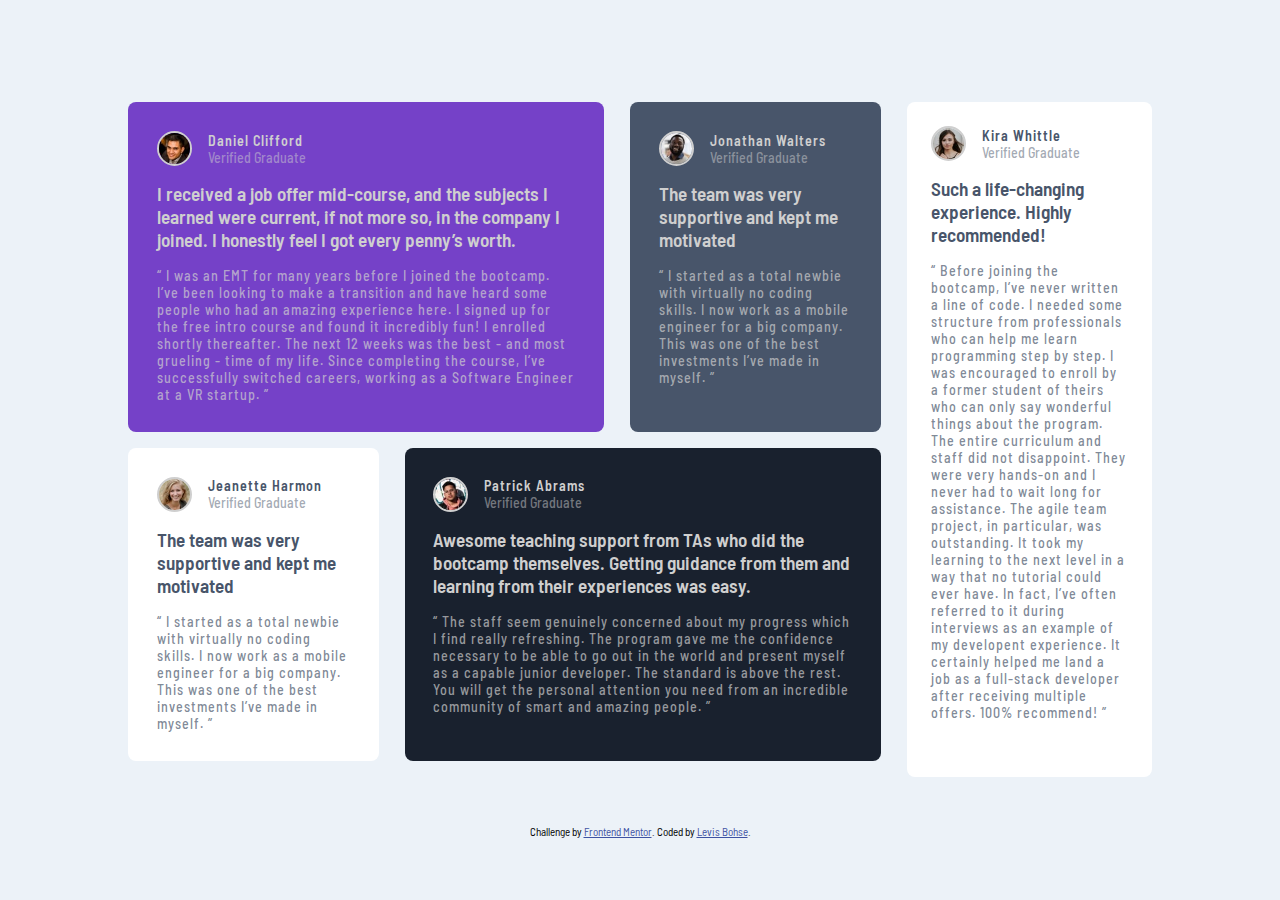
==== index.html @ d107ecc6 "Add files via upload" ====
<!DOCTYPE html>
<html lang="en">
<head>
  <meta charset="UTF-8">
  <meta name="viewport" content="width=device-width, initial-scale=1.0"> <!-- displays site properly based on user's device -->

  <link rel="icon" type="image/png" sizes="32x32" href="./images/favicon-32x32.png">
  <link rel="stylesheet" href="style.css">
  <link rel="preconnect" href="https://fonts.googleapis.com">
  <link rel="preconnect" href="https://fonts.gstatic.com" crossorigin>
  <link href="https://fonts.googleapis.com/css2?family=Barlow+Semi+Condensed:wght@500;600&display=swap" rel="stylesheet">
  
  <title>Frontend Mentor | [Challenge Name Here]</title>

</head>
<body>

  <main>
    <div class="container">
      <div class="column1">
        <div class="col1">
          <div class="user-info">
            <div class="user1">
              <img src="images/image-daniel.jpg" alt="Daniel">
              <p>Daniel Clifford <span>Verified Graduate</span></p>
            </div>
            
          
            <div class="user-story">
              <h4>I received a job offer mid-course, and the subjects I learned were current, if not more so, 
                  in the company I joined. I honestly feel I got every penny’s worth.</h4>
              <p>“ I was an EMT for many years before I joined the bootcamp. I’ve been looking to make a 
                  transition and have heard some people who had an amazing experience here. I signed up 
                  for the free intro course and found it incredibly fun! I enrolled shortly thereafter. 
                  The next 12 weeks was the best - and most grueling - time of my life. Since completing 
                  the course, I’ve successfully switched careers, working as a Software Engineer at a VR startup. ”</p>
            </div>

          </div>

          

          <div class="user-info">
            <div class="user1">
              <img src="images/image-jonathan.jpg" alt="Jonathan">
              <p> Jonathan Walters <span>Verified Graduate</span></p>
            </div>

            <div class="user-story">
              <h4>The team was very supportive and kept me motivated</h4>
              <p>“ I started as a total newbie with virtually no coding skills. I now work as a mobile engineer 
                for a big company. This was one of the best investments I’ve made in myself.  ”</p>
            </div>
            
          </div>

          

        </div>
        <div class="col2">

          <div class="user-info">
            <div class="user1">
              <img src="images/image-jeanette.jpg" alt="Jeanette">
              <p>Jeanette Harmon<span>Verified Graduate</span></p>
            </div>
            
            <div class="user-story">
              <h4>The team was very supportive and kept me motivated</h4>
              <p>“ I started as a total newbie with virtually no coding skills. I now work as a mobile engineer 
                for a big company. This was one of the best investments I’ve made in myself.  ”</p>
            </div>
            
          </div>

          

          <div class="user-info">
            <div class="user1">
              <img src="images/image-patrick.jpg" alt="Patrick">
              <p id="user-col2"> Patrick Abrams<span>Verified Graduate</span></p>
            </div>
            
            <div class="user-story">
              <h4> Awesome teaching support from TAs who did the bootcamp themselves. Getting guidance from them and 
                learning from their experiences was easy.</h4>
              <p>“ The staff seem genuinely concerned about my progress which I find really refreshing. The program 
                gave me the confidence necessary to be able to go out in the world and present myself as a capable 
                junior developer. The standard is above the rest. You will get the personal attention you need from 
                an incredible community of smart and amazing people. ”</p>
            </div>

          </div>

          

        </div>
      </div>
  
  
      <div class="column2">
        <div class="user-info">
          <div class="user1">
            <img src="images/image-kira.jpg" alt="Kira">
            <p>Kira Whittle<span>Verified Graduate</span></p>
  
          </div>
          <div class="user-story">
            <h4>Such a life-changing experience. Highly recommended!</h4>
            <p>“ Before joining the bootcamp, I’ve never written a line of code. I needed some structure from 
              professionals who can help me learn programming step by step. I was encouraged to enroll by a former 
              student of theirs who can only say wonderful things about the program. The entire curriculum and staff 
              did not disappoint. They were very hands-on and I never had to wait long for assistance. The agile team 
              project, in particular, was outstanding. It took my learning to the next level in a way that no tutorial 
              could ever have. In fact, I’ve often referred to it during interviews as an example of my developent 
              experience. It certainly helped me land a job as a full-stack developer after receiving multiple offers. 
              100% recommend! ”</p>
          </div>
        </div>

      </div>
    </div>
  </main>


  
  <div class="attribution">
    Challenge by <a href="https://www.frontendmentor.io?ref=challenge" target="_blank">Frontend Mentor</a>. 
    Coded by <a href="#">Levis Bohse</a>.
  </div>
</body>
</html>
---- style.css ----
*{
    margin: 0;
    padding: 0;
    font-family: 'Barlow Semi Condensed', sans-serif;
    box-sizing: border-box;
}

:root{
    /* primary colors */

    --clr-primary-moderate-violet: hsl(263, 55%, 52%);
    --clr-primary-very-dark-grayish-blue: hsl(217, 19%, 35%);
    --clr-primary-very-dark-blackish-blue: hsl(219, 29%, 14%);
    --clr-primary-white: hsl(0, 0%, 100%);

    /* neutral colors */
    --clr-neutral-light-gray: hsl(0, 0%, 81%);
    --clr-neutral-light-grayish-blue: hsl(210, 46%, 95%);
}

body{
    font-size: 13px;
    background: var(--clr-neutral-light-grayish-blue);
}

main{
    width: min(80%, 1440px);
    margin-top: clamp(8%, 12rem, 4rem);
    margin-inline: auto;
}

.container{
    display: flex;  
    flex-wrap: wrap;  
    gap: 2em;
}

.container > *:nth-child(1){
    flex: 1 1 70%;
    min-width: 25ch;
}

.container > *:nth-child(2){
    flex: 1 1 17%;
    min-width: 35ch;
}




/* user-info */

.user-info{
    display: flex;
    margin-bottom: 1rem;
    flex-direction: column;
}

.user-info .user1{
    display: flex;
    align-items: center;
}

.user-info  img{
    width: 35px;
    border: 2px solid var(--clr-neutral-light-gray);
    border-radius: 50%;
    margin-right: 1rem;
}

.user-info p{
    display: flex;
    flex-direction: column;
    font-size: 14px;
    font-weight: 600;   
    letter-spacing: 1px;
    color: var(--clr-neutral-light-gray);
}

.user-info p span{
    font-size: 14px;
    font-weight: 500;
    letter-spacing: 0;
    color: hsla(0, 0%, 81%, 0.5);
}


/* user story */

.user-story h4{
    font-size: 1.2rem;
    font-weight: 600;
    color: var(--clr-neutral-light-gray);
    margin-bottom: 1rem;
    margin-top: 1rem;
}

.user-story p{
    font-size: 14px;
    font-weight: 500;
    color: hsla(0, 0%, 81%, 0.7);
}


/* col1 */

.col1{
    display: flex;
    gap: 2em;
}

@media screen and (max-width: 768px){
    .col1{
        display: block;
    }
}

.col1 > *:nth-child(1){
    flex: 1 1 60%;
    min-width: 25ch;
    background: var(--clr-primary-moderate-violet);
    border-radius: 8px;
    padding: 1.8rem;
}

.col1 > *:nth-child(2){
    flex: 1 1 30%;
    min-width: 25ch;
    background: var(--clr-primary-very-dark-grayish-blue);
    border-radius: 8px;
    padding: 1.8rem;
}


/* col2 */

.col2{
    display: flex;
    gap: 2em;
}

@media screen and (max-width: 768px){
    .col2{
        display: block;
    }
}

.col2 > *:nth-child(1){
    flex: 1 1 30%;
    min-width: 25ch;
    background: var(--clr-primary-white);
    border-radius: 8px;
    padding: 1.8rem;
}

.col2 > *:nth-child(2){
    flex: 1 1 60%;
    min-width: 25ch;
    background: var(--clr-primary-very-dark-blackish-blue);
    border-radius: 8px;
    padding: 1.8rem;
}

.col2 > *:nth-child(1){
    .user1 p{
        color: var(--clr-primary-very-dark-grayish-blue);
    }

    .user1 p span{
        color: hsla(217, 19%, 35%, 0.5);
    }

    .user-story h4{
        color: var(--clr-primary-very-dark-grayish-blue);
    }

    .user-story p{
        color: hsla(217, 19%, 35%, 0.7);
    }
} 


/* column 2 */

.column2{

    .user-info{
        padding: 1.5rem;
        padding-bottom: 3.5rem;
        background: var(--clr-primary-white);
        border-radius: 8px;
    }

    .user-info p{
        color: var(--clr-primary-very-dark-grayish-blue);
    }

    .user-info p span{
        color: hsla(217, 19%, 35%, 0.5);

    }

    .user-story h4{
        color: var(--clr-primary-very-dark-grayish-blue);
    }

    .user-story p{
        color: hsla(217, 19%, 35%, 0.7);
    }

}









.attribution { font-size: 11px; text-align: center; margin: 2rem; }
.attribution a { color: hsl(228, 45%, 44%); }
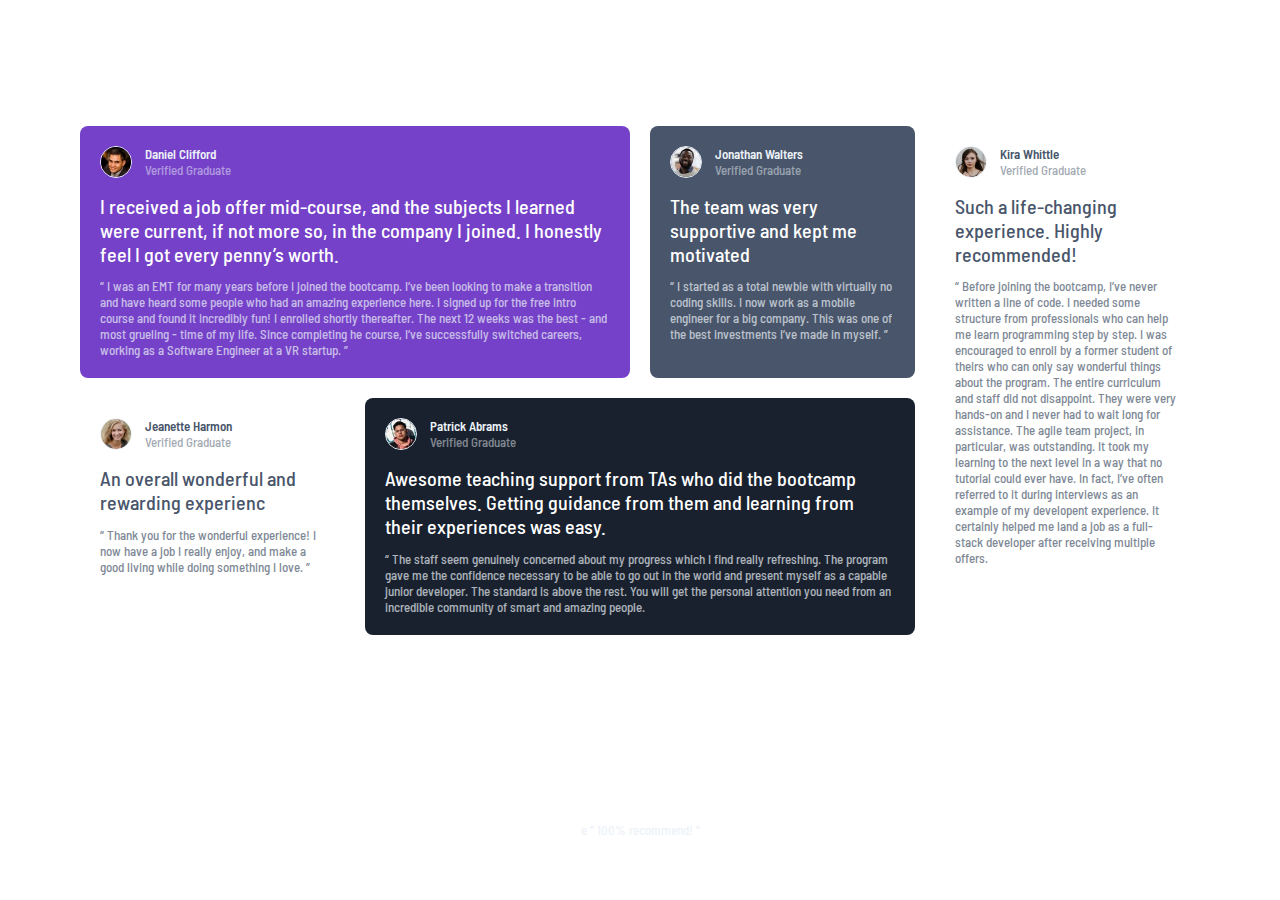
==== commit 0970d1dd: "update" ====
--- a/index.html
+++ b/index.html
@@ -6,127 +6,126 @@
 
   <link rel="icon" type="image/png" sizes="32x32" href="./images/favicon-32x32.png">
   <link rel="stylesheet" href="style.css">
-  <link rel="preconnect" href="https://fonts.googleapis.com">
-  <link rel="preconnect" href="https://fonts.gstatic.com" crossorigin>
-  <link href="https://fonts.googleapis.com/css2?family=Barlow+Semi+Condensed:wght@500;600&display=swap" rel="stylesheet">
   
   <title>Frontend Mentor | [Challenge Name Here]</title>
 
 </head>
 <body>
 
-  <main>
-    <div class="container">
-      <div class="column1">
-        <div class="col1">
-          <div class="user-info">
-            <div class="user1">
-              <img src="images/image-daniel.jpg" alt="Daniel">
-              <p>Daniel Clifford <span>Verified Graduate</span></p>
-            </div>
-            
-          
-            <div class="user-story">
-              <h4>I received a job offer mid-course, and the subjects I learned were current, if not more so, 
-                  in the company I joined. I honestly feel I got every penny’s worth.</h4>
-              <p>“ I was an EMT for many years before I joined the bootcamp. I’ve been looking to make a 
-                  transition and have heard some people who had an amazing experience here. I signed up 
-                  for the free intro course and found it incredibly fun! I enrolled shortly thereafter. 
-                  The next 12 weeks was the best - and most grueling - time of my life. Since completing 
-                  the course, I’ve successfully switched careers, working as a Software Engineer at a VR startup. ”</p>
-            </div>
-
-          </div>
-
-          
-
-          <div class="user-info">
-            <div class="user1">
-              <img src="images/image-jonathan.jpg" alt="Jonathan">
-              <p> Jonathan Walters <span>Verified Graduate</span></p>
-            </div>
-
-            <div class="user-story">
-              <h4>The team was very supportive and kept me motivated</h4>
-              <p>“ I started as a total newbie with virtually no coding skills. I now work as a mobile engineer 
-                for a big company. This was one of the best investments I’ve made in myself.  ”</p>
-            </div>
-            
-          </div>
-
-          
-
-        </div>
-        <div class="col2">
-
-          <div class="user-info">
-            <div class="user1">
-              <img src="images/image-jeanette.jpg" alt="Jeanette">
-              <p>Jeanette Harmon<span>Verified Graduate</span></p>
-            </div>
-            
-            <div class="user-story">
-              <h4>The team was very supportive and kept me motivated</h4>
-              <p>“ I started as a total newbie with virtually no coding skills. I now work as a mobile engineer 
-                for a big company. This was one of the best investments I’ve made in myself.  ”</p>
-            </div>
-            
-          </div>
-
-          
-
-          <div class="user-info">
-            <div class="user1">
-              <img src="images/image-patrick.jpg" alt="Patrick">
-              <p id="user-col2"> Patrick Abrams<span>Verified Graduate</span></p>
-            </div>
-            
-            <div class="user-story">
-              <h4> Awesome teaching support from TAs who did the bootcamp themselves. Getting guidance from them and 
-                learning from their experiences was easy.</h4>
-              <p>“ The staff seem genuinely concerned about my progress which I find really refreshing. The program 
-                gave me the confidence necessary to be able to go out in the world and present myself as a capable 
-                junior developer. The standard is above the rest. You will get the personal attention you need from 
-                an incredible community of smart and amazing people. ”</p>
-            </div>
-
-          </div>
-
-          
-
+  <main class="testimonial-container">
+    <div class="testimonial">
+      <div class="user-info flex">
+        <img src="images/image-daniel.jpg" alt="Daniel Clifford">
+        <div>
+          <p class="username">Daniel Clifford</p>
+          <p class="user-role"> Verified Graduate</p>
         </div>
       </div>
-  
-  
-      <div class="column2">
-        <div class="user-info">
-          <div class="user1">
-            <img src="images/image-kira.jpg" alt="Kira">
-            <p>Kira Whittle<span>Verified Graduate</span></p>
-  
-          </div>
-          <div class="user-story">
-            <h4>Such a life-changing experience. Highly recommended!</h4>
-            <p>“ Before joining the bootcamp, I’ve never written a line of code. I needed some structure from 
-              professionals who can help me learn programming step by step. I was encouraged to enroll by a former 
-              student of theirs who can only say wonderful things about the program. The entire curriculum and staff 
-              did not disappoint. They were very hands-on and I never had to wait long for assistance. The agile team 
-              project, in particular, was outstanding. It took my learning to the next level in a way that no tutorial 
-              could ever have. In fact, I’ve often referred to it during interviews as an example of my developent 
-              experience. It certainly helped me land a job as a full-stack developer after receiving multiple offers. 
-              100% recommend! ”</p>
-          </div>
+
+      <div class="testimonial-content">
+        <p class="testimonial-heading">I received a job offer mid-course, and the subjects I learned were current, if not more so, in the company I joined. I honestly feel I got every penny’s worth.</p>
+        <p>“ I was an EMT for many years before I joined the bootcamp. I’ve been looking to make a transition and have heard some people who had an amazing experience here. I signed up for the free intro course and found it incredibly fun! I enrolled shortly thereafter. The next 12 weeks was the best - and most grueling - time of my life. Since completing he course, I’ve successfully switched careers, working as a Software Engineer at a VR startup. ”</p>
+      </div>
+    </div>
+
+    <div class="testimonial testimonial-bg-grey">
+      <div class="user-info flex">
+        <img src="images/image-jonathan.jpg" alt="Daniel Clifford">
+        <div>
+          <p class="username">Jonathan Walters</p>
+          <p class="user-role">Verified Graduate</p>
         </div>
+      </div>
 
+      <div class="testimonial-content">
+        <p class="testimonial-heading">The team was very supportive and kept me motivated</p>
+        <p>“ I started as a total newbie with virtually no coding skills. I now work as a mobile engineer for a big company. This was one of the best investments I’ve made in myself. ”</p>
+      </div>
+    </div>
+
+    <div class="testimonial testimonial-bg-light ">
+      <div class="user-info flex">
+        <img src="images/image-jeanette.jpg" alt="Daniel Clifford">
+        <div>
+          <p class="username">Jeanette Harmon</p>
+          <p class="user-role">Verified Graduate</p>
+        </div>
+      </div>
+
+      <div class="testimonial-content">
+        <p class="testimonial-heading">An overall wonderful and rewarding experienc</p>
+        <p>“ Thank you for the wonderful experience! I now have a job I really enjoy, and make a good living while doing something I love. ”</p>
+      </div>
+    </div>
+
+    <div class="testimonial testimonial-bg-dark">
+      <div class="user-info flex">
+        <img src="images/image-patrick.jpg" alt="Daniel Clifford">
+        <div>
+          <p class="username">Patrick Abrams</p>
+          <p class="user-role">Verified Graduate</p>
+        </div>
+      </div>
+
+      <div class="testimonial-content">
+        <p class="testimonial-heading">Awesome teaching support from TAs who did the bootcamp themselves. Getting guidance from them and   learning from their experiences was easy.</p>
+        <p>“ The staff seem genuinely concerned about my progress which I find really refreshing. The program gave me the confidence necessary to be able to go out in the world and present myself as a capable junior developer. The standard is above the rest. You will get the personal attention you need from an incredible community of smart and amazing people.</p>
+      </div>
+    </div>
+
+    <div class="testimonial testimonial-bg-light ">
+      <div class="user-info flex">
+        <img src="images/image-kira.jpg" alt="Daniel Clifford">
+        <div>
+          <p class="username">Kira Whittle</p>
+          <p class="user-role">Verified Graduate</p>
+        </div>
+      </div>
+
+      <div class="testimonial-content">
+        <p class="testimonial-heading">
+          Such a life-changing experience. Highly recommended!</p>
+        <p>“ Before joining the bootcamp, I’ve never written a line of code. I needed some structure from professionals who can help me learn programming step by step. I was encouraged to enroll by a former student of theirs who can only say wonderful things about the program. The entire curriculum and staff did not disappoint. They were very hands-on and I never had to wait long for assistance. The agile team project, in particular, was outstanding. It took my learning to the next level in a way that no tutorial could ever have. In fact, I’ve often referred to it during interviews as an example of my developent experience. It certainly helped me land a job as a full-stack developer after receiving multiple offers. </p>
       </div>
     </div>
   </main>
 
+  
+ 
 
   
-  <div class="attribution">
-    Challenge by <a href="https://www.frontendmentor.io?ref=challenge" target="_blank">Frontend Mentor</a>. 
-    Coded by <a href="#">Levis Bohse</a>.
-  </div>
+
+  
+
+  
+  
+
+  
+
+  
+
+  
+  
+
+  e
+
+  
+
+  
+  
+
+  
+
+   ”
+
+  
+  
+
+  
+
+  
+  100% recommend! ”
+  
+
 </body>
 </html>--- a/style.css
+++ b/style.css
@@ -1,222 +1,167 @@
-*{
+@import url('https://fonts.googleapis.com/css2?family=Barlow+Semi+Condensed:ital,wght@0,100;0,200;0,300;0,400;0,500;0,600;0,700;0,800;0,900;1,100;1,200;1,300;1,400;1,500;1,600;1,700;1,800;1,900&display=swap');
+
+/* root */
+:root {
+    --clr-Moderate-violet: #7541c8;
+    --clr-Very-dark-grayish-blue: #48556a;
+    --clr-Very-dark-blackish-blue: #19212e;
+    --clr-White: #ffffff;
+    
+    --clr-Light-gray: #cfcfcf;
+    --clr-Light-grayish-blue: #ecf2f8;
+
+    --ff-primary: "Barlow Semi Condensed", sans-serif;
+
+    --fw-400: 500;
+    --fw-700: 600;
+  
+    --fs-small: 0.6875rem;
+    --fs-medium: 0.8125rem;
+    --fs-large: 1.25rem;
+}
+
+
+/* reset */
+*, *::before, *::after {
     margin: 0;
     padding: 0;
-    font-family: 'Barlow Semi Condensed', sans-serif;
     box-sizing: border-box;
 }
 
-:root{
-    /* primary colors */
-
-    --clr-primary-moderate-violet: hsl(263, 55%, 52%);
-    --clr-primary-very-dark-grayish-blue: hsl(217, 19%, 35%);
-    --clr-primary-very-dark-blackish-blue: hsl(219, 29%, 14%);
-    --clr-primary-white: hsl(0, 0%, 100%);
-
-    /* neutral colors */
-    --clr-neutral-light-gray: hsl(0, 0%, 81%);
-    --clr-neutral-light-grayish-blue: hsl(210, 46%, 95%);
+img {
+  max-width: 100%;
+  display: block;
 }
 
-body{
-    font-size: 13px;
-    background: var(--clr-neutral-light-grayish-blue);
-}
+body {
+    font-family: var(--ff-primary);
+    font-size: var(--fs-medium);
+    font-weight: var(--fw-400);
+    color: var(--clr-Light-grayish-blue);
 
-main{
-    width: min(80%, 1440px);
-    margin-top: clamp(8%, 12rem, 4rem);
-    margin-inline: auto;
-}
-
-.container{
-    display: flex;  
-    flex-wrap: wrap;  
-    gap: 2em;
-}
-
-.container > *:nth-child(1){
-    flex: 1 1 70%;
-    min-width: 25ch;
-}
-
-.container > *:nth-child(2){
-    flex: 1 1 17%;
-    min-width: 35ch;
+    display: grid;
+    place-items: center;
+    min-height: 100dvh;
 }
 
 
-
-
-/* user-info */
-
-.user-info{
+/* helper classes */
+.flex {
     display: flex;
-    margin-bottom: 1rem;
-    flex-direction: column;
+    align-items: center;
+    gap: .8rem;
 }
 
-.user-info .user1{
-    display: flex;
-    align-items: center;
+.testimonial-bg-grey {
+    background: var(--clr-Very-dark-grayish-blue) !important;
 }
 
-.user-info  img{
-    width: 35px;
-    border: 2px solid var(--clr-neutral-light-gray);
-    border-radius: 50%;
-    margin-right: 1rem;
+.testimonial-bg-dark {
+    background: var(--clr-Very-dark-blackish-blue) !important;
 }
 
-.user-info p{
-    display: flex;
-    flex-direction: column;
-    font-size: 14px;
-    font-weight: 600;   
-    letter-spacing: 1px;
-    color: var(--clr-neutral-light-gray);
+.testimonial-bg-light {
+    background: var(--clr-White) !important;
 }
 
-.user-info p span{
-    font-size: 14px;
-    font-weight: 500;
-    letter-spacing: 0;
-    color: hsla(0, 0%, 81%, 0.5);
+.testimonial-bg-light p {
+    color: var(--clr-Very-dark-grayish-blue);
 }
 
 
-/* user story */
-
-.user-story h4{
-    font-size: 1.2rem;
-    font-weight: 600;
-    color: var(--clr-neutral-light-gray);
-    margin-bottom: 1rem;
-    margin-top: 1rem;
+/* text styles */
+.username, .user-role {
+    color: var(--clr-Light-grayish-blue);
 }
 
-.user-story p{
-    font-size: 14px;
-    font-weight: 500;
-    color: hsla(0, 0%, 81%, 0.7);
+.username {
+    font-weight: var(--fw-700);
+}
+
+.user-role {
+    opacity: 50%;
+}
+
+.testimonial-content p:not([class]) {
+    opacity: 70%;
+}
+
+.testimonial-heading {
+    font-size: var(--fs-large);
+    color: var(--clr-White);
+    margin: 1rem 0 .8rem;
 }
 
 
-/* col1 */
-
-.col1{
-    display: flex;
-    gap: 2em;
+/* components */
+.testimonial {
+    padding: 1.25rem;
+    border-radius: .5rem;
+    background: var(--clr-Moderate-violet);
 }
 
-@media screen and (max-width: 768px){
-    .col1{
-        display: block;
+.user-info img {
+    width: 2rem;
+    border-radius: 50%;
+    border: 1px solid var(--clr-Light-grayish-blue);
+}
+
+
+/* layout styles */
+.testimonial-container {
+    display: grid;
+    gap: 1.25rem;
+    width: min(90%, 70rem);
+    margin: 4rem 0;
+
+    grid-auto-columns: 1fr;
+    grid-template-areas: 
+    'one'
+    'two'
+    'three'
+    'four'
+    'five'
+    ;
+}
+
+.testimonial:nth-child(1) {
+    grid-area: one;
+}
+
+.testimonial:nth-child(2) {
+    grid-area: two;
+}
+
+.testimonial:nth-child(4) {
+    grid-area: three;
+}
+
+.testimonial:nth-child(4) {
+    grid-area: four;
+}
+
+.testimonial:nth-child(5) {
+    grid-area: five;
+}
+
+
+/* media query */
+@media screen and (min-width: 35em) {
+    .testimonial-container {
+        grid-template-areas: 
+        'one one'
+        'two five'
+        'three five'
+        'four four'
+        ;
     }
 }
 
-.col1 > *:nth-child(1){
-    flex: 1 1 60%;
-    min-width: 25ch;
-    background: var(--clr-primary-moderate-violet);
-    border-radius: 8px;
-    padding: 1.8rem;
-}
-
-.col1 > *:nth-child(2){
-    flex: 1 1 30%;
-    min-width: 25ch;
-    background: var(--clr-primary-very-dark-grayish-blue);
-    border-radius: 8px;
-    padding: 1.8rem;
-}
-
-
-/* col2 */
-
-.col2{
-    display: flex;
-    gap: 2em;
-}
-
-@media screen and (max-width: 768px){
-    .col2{
-        display: block;
+@media screen and (min-width: 55em) {
+    .testimonial-container {
+        grid-template-areas: 
+        'one one two five'
+        'three four four five'
+        ;
     }
-}
-
-.col2 > *:nth-child(1){
-    flex: 1 1 30%;
-    min-width: 25ch;
-    background: var(--clr-primary-white);
-    border-radius: 8px;
-    padding: 1.8rem;
-}
-
-.col2 > *:nth-child(2){
-    flex: 1 1 60%;
-    min-width: 25ch;
-    background: var(--clr-primary-very-dark-blackish-blue);
-    border-radius: 8px;
-    padding: 1.8rem;
-}
-
-.col2 > *:nth-child(1){
-    .user1 p{
-        color: var(--clr-primary-very-dark-grayish-blue);
-    }
-
-    .user1 p span{
-        color: hsla(217, 19%, 35%, 0.5);
-    }
-
-    .user-story h4{
-        color: var(--clr-primary-very-dark-grayish-blue);
-    }
-
-    .user-story p{
-        color: hsla(217, 19%, 35%, 0.7);
-    }
-} 
-
-
-/* column 2 */
-
-.column2{
-
-    .user-info{
-        padding: 1.5rem;
-        padding-bottom: 3.5rem;
-        background: var(--clr-primary-white);
-        border-radius: 8px;
-    }
-
-    .user-info p{
-        color: var(--clr-primary-very-dark-grayish-blue);
-    }
-
-    .user-info p span{
-        color: hsla(217, 19%, 35%, 0.5);
-
-    }
-
-    .user-story h4{
-        color: var(--clr-primary-very-dark-grayish-blue);
-    }
-
-    .user-story p{
-        color: hsla(217, 19%, 35%, 0.7);
-    }
-
-}
-
-
-
-
-
-
-
-
-
-.attribution { font-size: 11px; text-align: center; margin: 2rem; }
-.attribution a { color: hsl(228, 45%, 44%); }+}